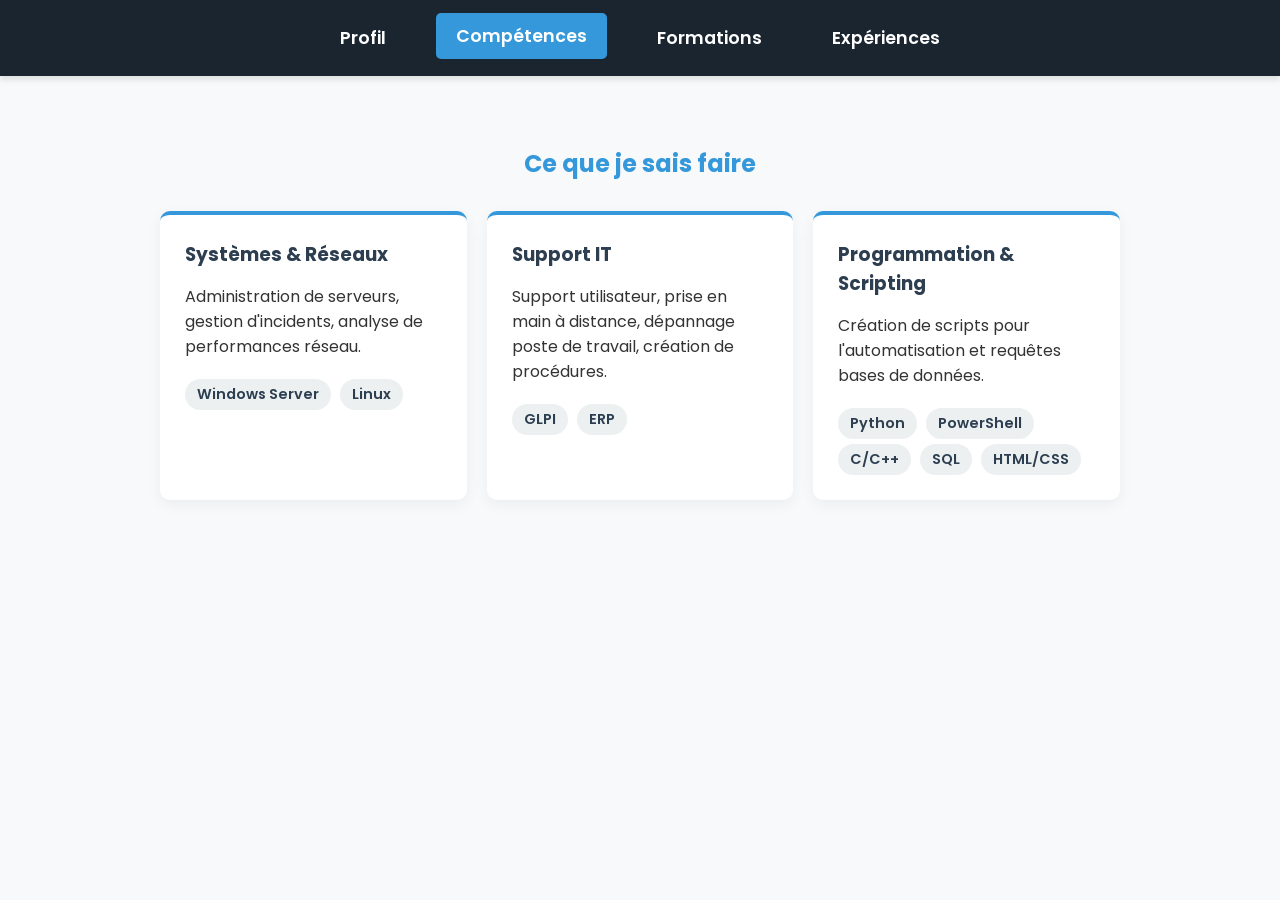
==== competences.html @ 517c284e "first commit" ====
<!DOCTYPE html>
<html lang="fr">
<head>
    <meta charset="UTF-8">
    <meta name="viewport" content="width=device-width, initial-scale=1.0">
    <title>Compétences - Maxime PASCAL</title>
    <link rel="stylesheet" href="style.css">
</head>
<body>

    <header>
        <nav>
            <a href="index.html">Profil</a>
            <a href="competences.html" class="active">Compétences</a>
            <a href="formations.html">Formations</a>
            <a href="experiences.html">Expériences</a>
        </nav>
    </header>

    <div class="container">
        <h2>Ce que je sais faire</h2>
        
        <div class="grid">
            <div class="card">
                <h3>Systèmes & Réseaux</h3>
                <p>Administration de serveurs, gestion d'incidents, analyse de performances réseau.</p>
                <div class="tags">
                    <span class="tag">Windows Server</span>
                    <span class="tag">Linux</span>
                </div>
            </div>

            <div class="card">
                <h3>Support IT</h3>
                <p>Support utilisateur, prise en main à distance, dépannage poste de travail, création de procédures.</p>
                <div class="tags">
                    <span class="tag">GLPI</span>
                    <span class="tag">ERP</span>
                </div>
            </div>

            <div class="card">
                <h3>Programmation & Scripting</h3>
                <p>Création de scripts pour l'automatisation et requêtes bases de données.</p>
                <div class="tags">
                    <span class="tag">Python</span>
                    <span class="tag">PowerShell</span>
                    <span class="tag">C/C++</span>
                    <span class="tag">SQL</span>
                    <span class="tag">HTML/CSS</span>
                </div>
            </div>
        </div>
    </div>

    <script src="script.js"></script>
</body>
</html>
---- style.css ----
/* Importation d'une police moderne */
@import url('https://fonts.googleapis.com/css2?family=Poppins:wght@300;400;600&display=swap');

* {
    margin: 0;
    padding: 0;
    box-sizing: border-box;
    font-family: 'Poppins', sans-serif;
}

body {
    background-color: #f8f9fa;
    color: #333;
}

/* Barre de navigation */
header {
    background-color: #1a252f;
    padding: 15px 0;
    position: sticky;
    top: 0;
    z-index: 1000;
    box-shadow: 0 4px 6px rgba(0,0,0,0.1);
}

nav {
    display: flex;
    justify-content: center;
    gap: 30px;
}

nav a {
    color: white;
    text-decoration: none;
    font-size: 1.1rem;
    font-weight: 600;
    padding: 10px 20px;
    border-radius: 5px;
    transition: background 0.3s ease, transform 0.2s;
}

nav a:hover, nav a.active {
    background-color: #3498db;
    transform: translateY(-2px);
}

/* Conteneur principal */
.container {
    max-width: 1000px;
    margin: 50px auto;
    padding: 20px;
    animation: fadeIn 0.8s ease-in-out;
}

/* Titres */
h1 {
    font-size: 2.5rem;
    color: #1a252f;
    margin-bottom: 10px;
    text-align: center;
}

h2 {
    color: #3498db;
    margin-bottom: 30px;
    text-align: center;
}

p.subtitle {
    text-align: center;
    font-size: 1.2rem;
    color: #7f8c8d;
    margin-bottom: 40px;
}

/* Grille pour les cartes (compétences, expériences...) */
.grid {
    display: grid;
    grid-template-columns: repeat(auto-fit, minmax(300px, 1fr));
    gap: 20px;
}

/* Style des cartes */
.card {
    background: white;
    padding: 25px;
    border-radius: 10px;
    box-shadow: 0 5px 15px rgba(0,0,0,0.05);
    border-top: 4px solid #3498db;
    transition: transform 0.3s, box-shadow 0.3s;
}

.card:hover {
    transform: translateY(-10px);
    box-shadow: 0 10px 25px rgba(0,0,0,0.15);
}

.card h3 {
    margin-bottom: 15px;
    color: #2c3e50;
}

/* Tags pour les technos */
.tags {
    margin-top: 15px;
}

.tag {
    display: inline-block;
    background: #ecf0f1;
    color: #2c3e50;
    padding: 5px 12px;
    border-radius: 20px;
    font-size: 0.9rem;
    margin: 5px 5px 0 0;
    font-weight: 600;
}

/* Animation d'apparition */
@keyframes fadeIn {
    from { opacity: 0; transform: translateY(20px); }
    to { opacity: 1; transform: translateY(0); }
}
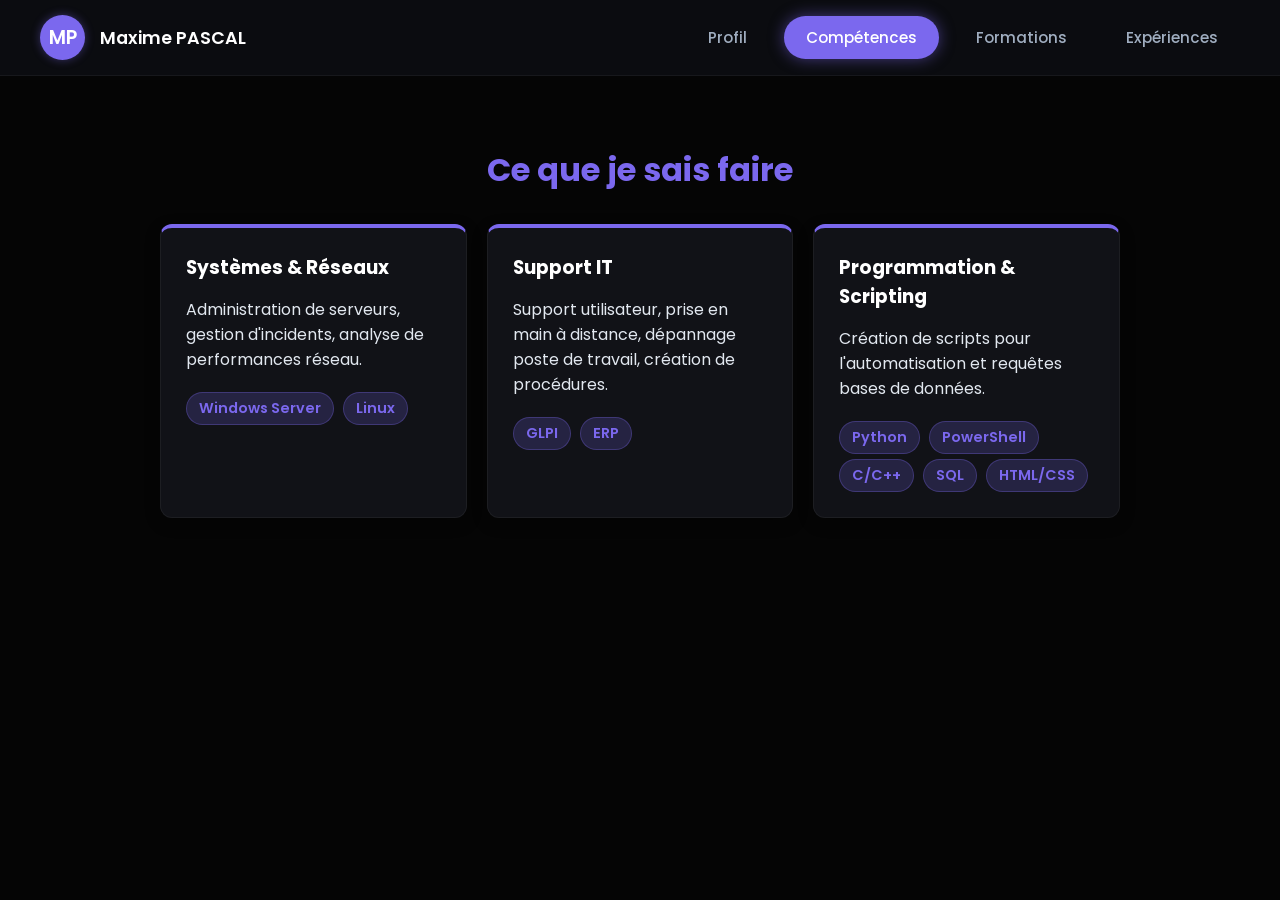
==== commit d96742d4: "V1.1" ====
--- a/competences.html
+++ b/competences.html
@@ -9,6 +9,17 @@
 <body>
 
     <header>
+        <div class="profile-section">
+            <div class="profile-badge">MP</div>
+            <span class="profile-name">Maxime PASCAL</span>
+            
+            <div class="profile-tooltip">
+                <p>BTS CIEL / Futur Bachelor Cybersécurité</p>
+                <p>19 ans</p>
+                <p>Permis B - Véhiculé</p>
+            </div>
+        </div>
+
         <nav>
             <a href="index.html">Profil</a>
             <a href="competences.html" class="active">Compétences</a>
@@ -53,6 +64,5 @@
         </div>
     </div>
 
-    <script src="script.js"></script>
 </body>
 </html>
--- a/style.css
+++ b/style.css
@@ -1,5 +1,4 @@
-/* Importation d'une police moderne */
-@import url('https://fonts.googleapis.com/css2?family=Poppins:wght@300;400;600&display=swap');
+@import url('https://fonts.googleapis.com/css2?family=Poppins:wght@300;400;500;600&display=swap');
 
 * {
     margin: 0;
@@ -8,43 +7,119 @@
     font-family: 'Poppins', sans-serif;
 }
 
+/* --- MODE SOMBRE GLOBAL --- */
 body {
-    background-color: #f8f9fa;
-    color: #333;
+    background-color: #050505; /* Fond noir profond */
+    color: #e2e8f0; /* Texte gris clair */
 }
 
-/* Barre de navigation */
+/* --- LE HEADER --- */
 header {
-    background-color: #1a252f;
-    padding: 15px 0;
+    background-color: #0b0c10;
+    padding: 15px 40px;
+    display: flex;
+    justify-content: space-between;
+    align-items: center;
     position: sticky;
     top: 0;
     z-index: 1000;
-    box-shadow: 0 4px 6px rgba(0,0,0,0.1);
+    border-bottom: 1px solid rgba(255, 255, 255, 0.05);
 }
 
+/* --- PROFIL (GAUCHE) --- */
+.profile-section {
+    display: flex;
+    align-items: center;
+    gap: 15px;
+    position: relative;
+    cursor: default;
+}
+
+/* Le cercle avec les initiales MP */
+.profile-badge {
+    width: 45px;
+    height: 45px;
+    border-radius: 50%;
+    background-color: #7B68EE; /* Violet/Bleu */
+    color: white;
+    display: flex;
+    align-items: center;
+    justify-content: center;
+    font-weight: 600;
+    font-size: 1.2rem;
+    box-shadow: 0 0 10px rgba(123, 104, 238, 0.4);
+    border: 2px solid transparent;
+    transition: all 0.3s ease;
+}
+
+.profile-name {
+    color: white;
+    font-weight: 600;
+    font-size: 1.1rem;
+}
+
+.profile-section:hover .profile-badge {
+    box-shadow: 0 0 20px rgba(123, 104, 238, 0.8);
+}
+
+/* --- BULLE D'INFO AU SURVOL --- */
+.profile-tooltip {
+    position: absolute;
+    top: 100%; 
+    left: 0;
+    margin-top: 15px;
+    background-color: #1a1b26;
+    color: #cbd5e1;
+    padding: 15px;
+    border-radius: 12px;
+    width: max-content;
+    box-shadow: 0 10px 25px rgba(0,0,0,0.8);
+    border: 1px solid rgba(255, 255, 255, 0.1);
+    
+    /* Animation gérée ici */
+    opacity: 0;
+    visibility: hidden;
+    transform: translateY(-15px);
+    transition: all 0.3s cubic-bezier(0.68, -0.55, 0.265, 1.55);
+    z-index: 1001;
+}
+
+.profile-tooltip p {
+    margin: 8px 0;
+    font-size: 0.9rem;
+}
+
+/* Fait apparaître la bulle quand la souris est sur la zone profil */
+.profile-section:hover .profile-tooltip {
+    opacity: 1;
+    visibility: visible;
+    transform: translateY(0);
+}
+
+/* --- MENU DE NAVIGATION (DROITE) --- */
 nav {
     display: flex;
-    justify-content: center;
-    gap: 30px;
+    gap: 15px;
 }
 
 nav a {
-    color: white;
+    background-color: transparent;
+    color: #a0aec0;
     text-decoration: none;
-    font-size: 1.1rem;
-    font-weight: 600;
-    padding: 10px 20px;
-    border-radius: 5px;
-    transition: background 0.3s ease, transform 0.2s;
+    font-size: 0.95rem;
+    font-weight: 500;
+    padding: 10px 22px;
+    border-radius: 30px;
+    transition: all 0.3s ease;
 }
 
 nav a:hover, nav a.active {
-    background-color: #3498db;
-    transform: translateY(-2px);
+    background-color: #7B68EE;
+    box-shadow: 0 0 15px rgba(123, 104, 238, 0.5);
+    color: white;
 }
 
-/* Conteneur principal */
+/* --- CONTENU DES PAGES (Cartes et textes) --- */
 .container {
     max-width: 1000px;
     margin: 50px auto;
@@ -52,71 +127,46 @@
     animation: fadeIn 0.8s ease-in-out;
 }
 
-/* Titres */
-h1 {
-    font-size: 2.5rem;
-    color: #1a252f;
-    margin-bottom: 10px;
-    text-align: center;
-}
+h1 { font-size: 2.5rem; color: #fff; margin-bottom: 10px; text-align: center; }
+h2 { color: #7B68EE; margin-bottom: 30px; text-align: center; font-size: 2rem; }
+p.subtitle { text-align: center; font-size: 1.2rem; color: #a0aec0; margin-bottom: 40px; }
 
-h2 {
-    color: #3498db;
-    margin-bottom: 30px;
-    text-align: center;
-}
-
-p.subtitle {
-    text-align: center;
-    font-size: 1.2rem;
-    color: #7f8c8d;
-    margin-bottom: 40px;
-}
-
-/* Grille pour les cartes (compétences, expériences...) */
 .grid {
     display: grid;
     grid-template-columns: repeat(auto-fit, minmax(300px, 1fr));
     gap: 20px;
 }
 
-/* Style des cartes */
 .card {
-    background: white;
+    background: #111217;
     padding: 25px;
-    border-radius: 10px;
-    box-shadow: 0 5px 15px rgba(0,0,0,0.05);
-    border-top: 4px solid #3498db;
+    border-radius: 12px;
+    box-shadow: 0 5px 15px rgba(0,0,0,0.3);
+    border: 1px solid rgba(255,255,255,0.05);
+    border-top: 4px solid #7B68EE;
     transition: transform 0.3s, box-shadow 0.3s;
 }
 
 .card:hover {
     transform: translateY(-10px);
-    box-shadow: 0 10px 25px rgba(0,0,0,0.15);
+    box-shadow: 0 10px 25px rgba(123, 104, 238, 0.2);
 }
 
-.card h3 {
-    margin-bottom: 15px;
-    color: #2c3e50;
-}
+.card h3 { margin-bottom: 15px; color: #fff; }
 
-/* Tags pour les technos */
-.tags {
-    margin-top: 15px;
-}
-
+.tags { margin-top: 15px; }
 .tag {
     display: inline-block;
-    background: #ecf0f1;
-    color: #2c3e50;
+    background: rgba(123, 104, 238, 0.2);
+    color: #7B68EE;
     padding: 5px 12px;
     border-radius: 20px;
     font-size: 0.9rem;
     margin: 5px 5px 0 0;
     font-weight: 600;
+    border: 1px solid rgba(123, 104, 238, 0.3);
 }
 
-/* Animation d'apparition */
 @keyframes fadeIn {
     from { opacity: 0; transform: translateY(20px); }
     to { opacity: 1; transform: translateY(0); }
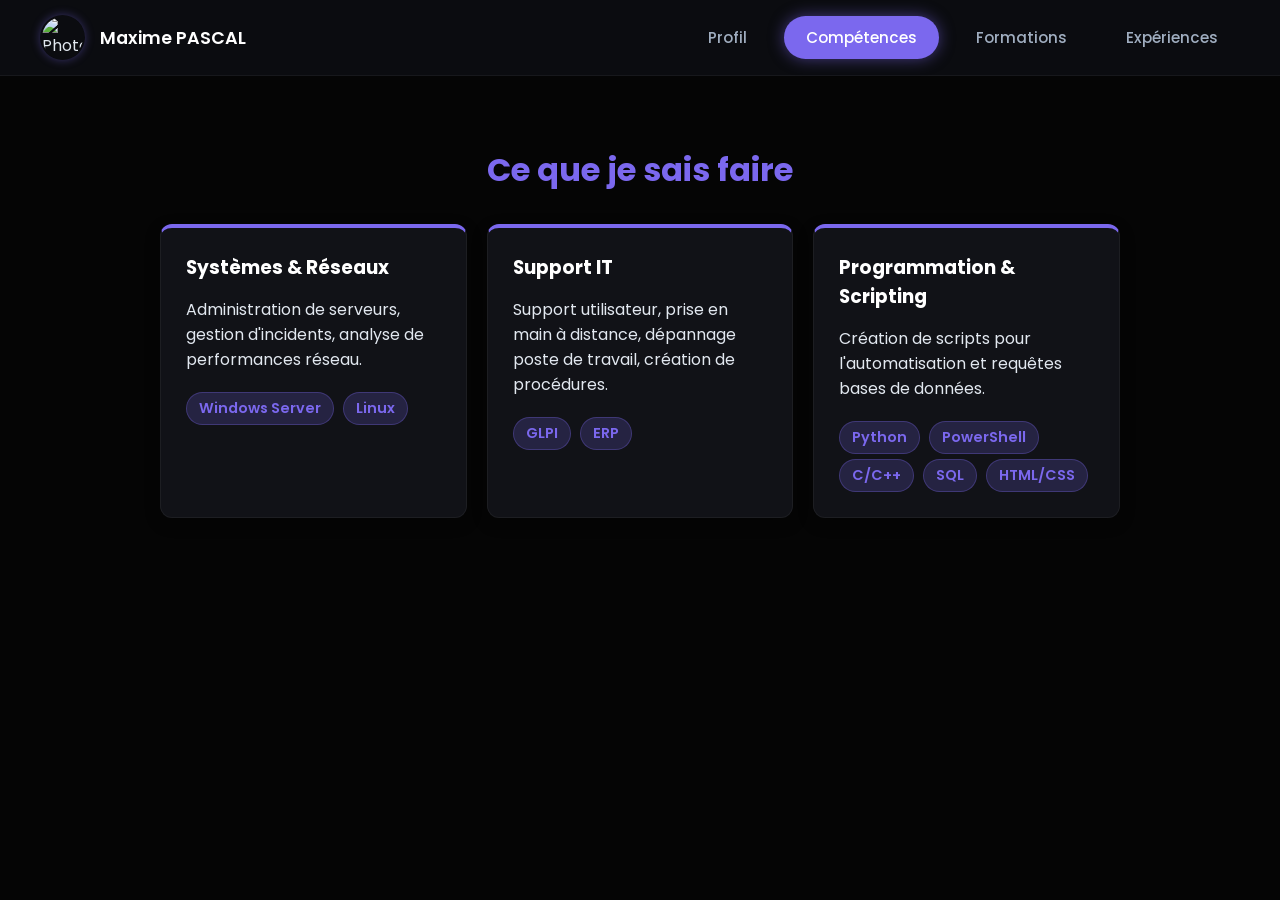
==== commit 518097fc: "V1.1.1" ====
--- a/competences.html
+++ b/competences.html
@@ -10,13 +10,13 @@
 
     <header>
         <div class="profile-section">
-            <div class="profile-badge">MP</div>
+            <img src="image\Photo_Pascal_maxime.JPEG" alt="Photo de Maxime PASCAL" class="profile-pic">
             <span class="profile-name">Maxime PASCAL</span>
             
             <div class="profile-tooltip">
-                <p>BTS CIEL / Futur Bachelor Cybersécurité</p>
-                <p>19 ans</p>
-                <p>Permis B - Véhiculé</p>
+                <p>🎓 BTS CIEL / Futur Bachelor Cybersécurité</p>
+                <p>🎂 19 ans</p>
+                <p>🚗 Permis B - Véhiculé</p>
             </div>
         </div>
 
--- a/style.css
+++ b/style.css
@@ -35,23 +35,21 @@
     cursor: default;
 }
 
-/* Le cercle avec les initiales MP */
-.profile-badge {
+/* --- La photo de profil circulaire --- */
+.profile-pic {
     width: 45px;
     height: 45px;
-    border-radius: 50%;
-    background-color: #7B68EE; /* Violet/Bleu */
-    color: white;
-    display: flex;
-    align-items: center;
-    justify-content: center;
-    font-weight: 600;
-    font-size: 1.2rem;
+    border-radius: 50%; /* C'est ça qui rend l'image parfaitement ronde */
+    object-fit: cover;  /* C'est ça qui recadre l'image sans l'écraser */
     box-shadow: 0 0 10px rgba(123, 104, 238, 0.4);
     border: 2px solid transparent;
     transition: all 0.3s ease;
 }
 
+.profile-section:hover .profile-pic {
+    box-shadow: 0 0 20px rgba(123, 104, 238, 0.8);
+    border-color: #7B68EE; /* Ajoute un petit contour violet au survol */
+}
 .profile-name {
     color: white;
     font-weight: 600;
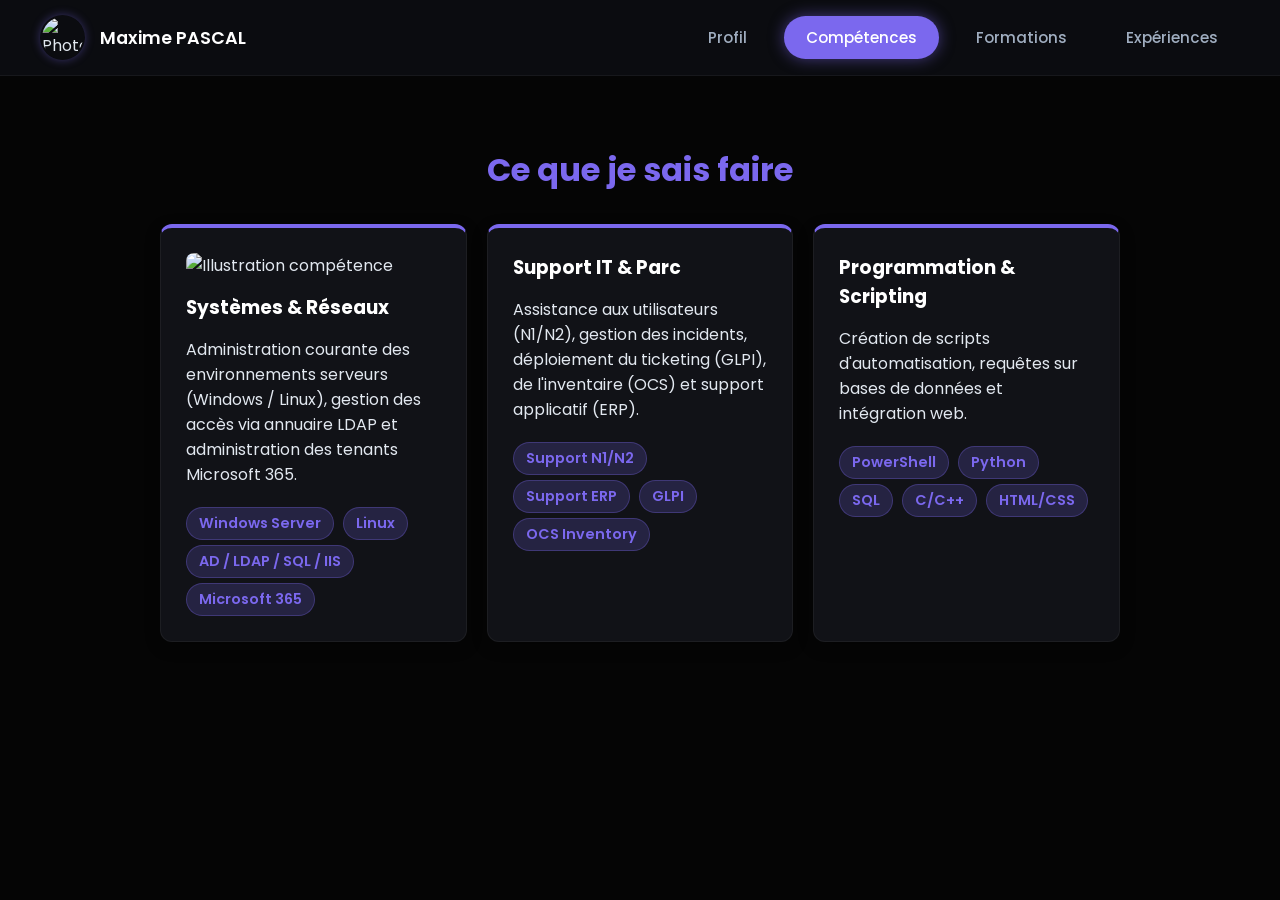
==== commit 0930b6b5: "V1.2" ====
--- a/competences.html
+++ b/competences.html
@@ -33,36 +33,40 @@
         
         <div class="grid">
             <div class="card">
+                <img src="ton-image.png" alt="Illustration compétence" class="card-img">
                 <h3>Systèmes & Réseaux</h3>
-                <p>Administration de serveurs, gestion d'incidents, analyse de performances réseau.</p>
+                <p>Administration courante des environnements serveurs (Windows / Linux), gestion des accès via annuaire LDAP et administration des tenants Microsoft 365.</p>
                 <div class="tags">
                     <span class="tag">Windows Server</span>
                     <span class="tag">Linux</span>
+                    <span class="tag">AD / LDAP / SQL / IIS </span>
+                    <span class="tag">Microsoft 365</span>
                 </div>
             </div>
 
             <div class="card">
-                <h3>Support IT</h3>
-                <p>Support utilisateur, prise en main à distance, dépannage poste de travail, création de procédures.</p>
+                <h3>Support IT & Parc</h3>
+                <p>Assistance aux utilisateurs (N1/N2), gestion des incidents, déploiement du ticketing (GLPI), de l'inventaire (OCS) et support applicatif (ERP).</p>
                 <div class="tags">
+                    <span class="tag">Support N1/N2</span>
+                    <span class="tag">Support ERP</span>
                     <span class="tag">GLPI</span>
-                    <span class="tag">ERP</span>
+                    <span class="tag">OCS Inventory</span>
                 </div>
             </div>
 
             <div class="card">
                 <h3>Programmation & Scripting</h3>
-                <p>Création de scripts pour l'automatisation et requêtes bases de données.</p>
+                <p>Création de scripts d'automatisation, requêtes sur bases de données et intégration web.</p>
                 <div class="tags">
+                    <span class="tag">PowerShell</span>
                     <span class="tag">Python</span>
-                    <span class="tag">PowerShell</span>
+                    <span class="tag">SQL</span>
                     <span class="tag">C/C++</span>
-                    <span class="tag">SQL</span>
                     <span class="tag">HTML/CSS</span>
                 </div>
             </div>
         </div>
-    </div>
 
 </body>
 </html>
--- a/style.css
+++ b/style.css
@@ -133,8 +133,17 @@
     display: grid;
     grid-template-columns: repeat(auto-fit, minmax(300px, 1fr));
     gap: 20px;
+    position: relative;
 }
 
+/* 🌟 L'astuce magique : masque les autres cartes quand l'une d'elles est survolée */
+.grid:has(.card:hover) .card:not(:hover) {
+    opacity: 0; /* Rend les autres cartes transparentes */
+    transform: scale(0.9); /* Les réduit légèrement pendant qu'elles disparaissent */
+    pointer-events: none; /* Empêche de les survoler par erreur pendant l'animation */
+}
+
+/* --- LES CARTES --- */
 .card {
     background: #111217;
     padding: 25px;
@@ -142,14 +151,26 @@
     box-shadow: 0 5px 15px rgba(0,0,0,0.3);
     border: 1px solid rgba(255,255,255,0.05);
     border-top: 4px solid #7B68EE;
-    transition: transform 0.3s, box-shadow 0.3s;
+    position: relative;
+    z-index: 1;
+    
+    /* On applique la transition sur tout (zoom, opacité, ombre) pour que ce soit fluide */
+    transition: all 0.4s cubic-bezier(0.25, 0.8, 0.25, 1);
 }
 
 .card:hover {
-    transform: translateY(-10px);
-    box-shadow: 0 10px 25px rgba(123, 104, 238, 0.2);
+    /* 🔍 C'est ici qu'on gère le gros zoom (1.3 = +30%) */
+    transform: scale(1.3); 
+    box-shadow: 0 30px 60px rgba(123, 104, 238, 0.5);
+    z-index: 100; /* Fait passer la carte par-dessus les autres */
 }
-
+.card-img {
+    width: 100%; /* L'image prend toute la largeur de la carte */
+    height: 150px; /* Tu peux ajuster cette hauteur */
+    object-fit: cover; /* Coupe l'image proprement si elle ne rentre pas */
+    border-radius: 8px; /* Bords légèrement arrondis */
+    margin-bottom: 15px; /* Espace avec le titre en dessous */
+}
 .card h3 { margin-bottom: 15px; color: #fff; }
 
 .tags { margin-top: 15px; }
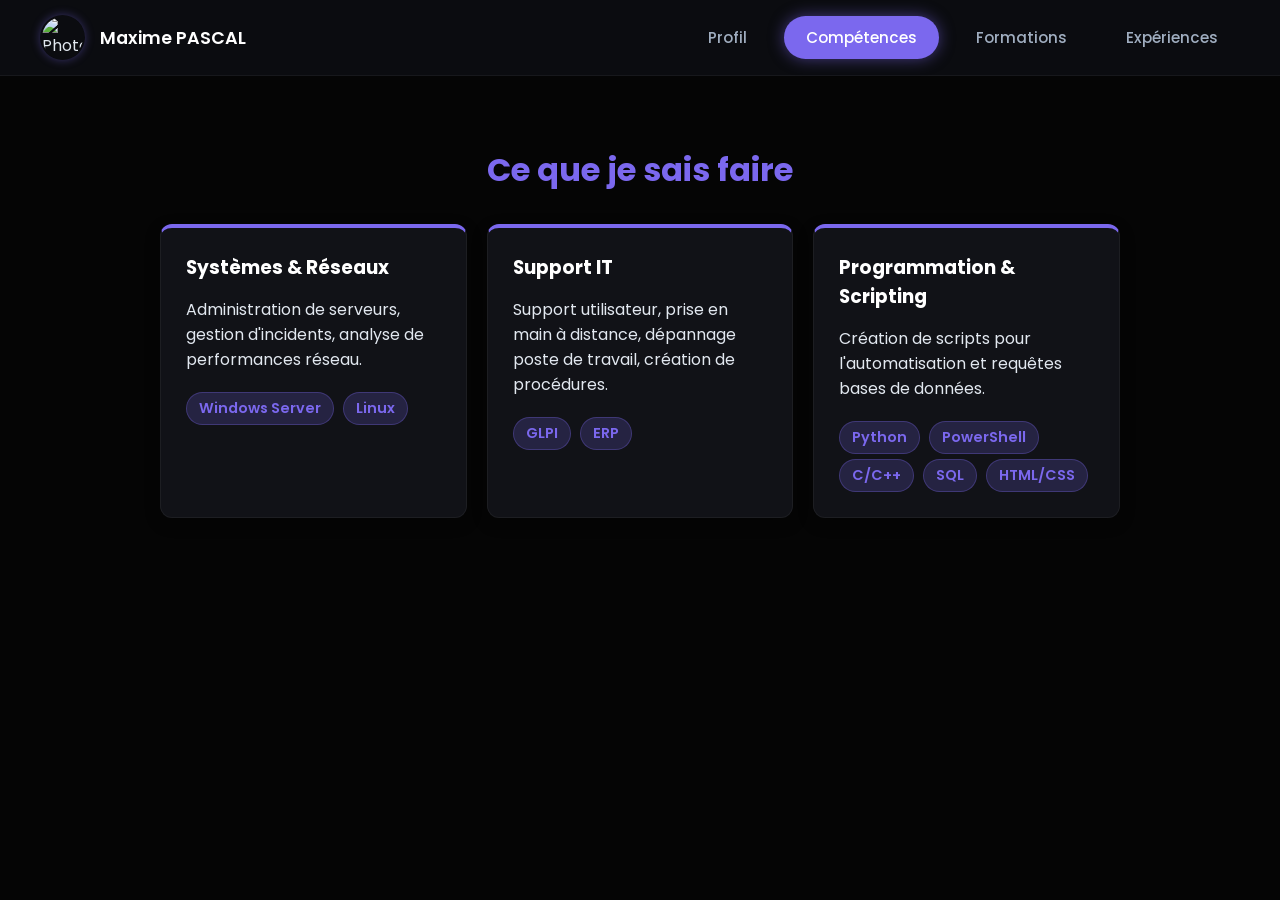
==== commit 01abc89d: "V1.2.1" ====
--- a/competences.html
+++ b/competences.html
@@ -14,9 +14,9 @@
             <span class="profile-name">Maxime PASCAL</span>
             
             <div class="profile-tooltip">
-                <p>🎓 BTS CIEL / Futur Bachelor Cybersécurité</p>
-                <p>🎂 19 ans</p>
-                <p>🚗 Permis B - Véhiculé</p>
+                <p>BTS CIEL / Futur Bachelor Cybersécurité</p>
+                <p>19 ans</p>
+                <p>Permis B - Véhiculé</p>
             </div>
         </div>
 
@@ -33,40 +33,36 @@
         
         <div class="grid">
             <div class="card">
-                <img src="ton-image.png" alt="Illustration compétence" class="card-img">
                 <h3>Systèmes & Réseaux</h3>
-                <p>Administration courante des environnements serveurs (Windows / Linux), gestion des accès via annuaire LDAP et administration des tenants Microsoft 365.</p>
+                <p>Administration de serveurs, gestion d'incidents, analyse de performances réseau.</p>
                 <div class="tags">
                     <span class="tag">Windows Server</span>
                     <span class="tag">Linux</span>
-                    <span class="tag">AD / LDAP / SQL / IIS </span>
-                    <span class="tag">Microsoft 365</span>
                 </div>
             </div>
 
             <div class="card">
-                <h3>Support IT & Parc</h3>
-                <p>Assistance aux utilisateurs (N1/N2), gestion des incidents, déploiement du ticketing (GLPI), de l'inventaire (OCS) et support applicatif (ERP).</p>
+                <h3>Support IT</h3>
+                <p>Support utilisateur, prise en main à distance, dépannage poste de travail, création de procédures.</p>
                 <div class="tags">
-                    <span class="tag">Support N1/N2</span>
-                    <span class="tag">Support ERP</span>
                     <span class="tag">GLPI</span>
-                    <span class="tag">OCS Inventory</span>
+                    <span class="tag">ERP</span>
                 </div>
             </div>
 
             <div class="card">
                 <h3>Programmation & Scripting</h3>
-                <p>Création de scripts d'automatisation, requêtes sur bases de données et intégration web.</p>
+                <p>Création de scripts pour l'automatisation et requêtes bases de données.</p>
                 <div class="tags">
+                    <span class="tag">Python</span>
                     <span class="tag">PowerShell</span>
-                    <span class="tag">Python</span>
+                    <span class="tag">C/C++</span>
                     <span class="tag">SQL</span>
-                    <span class="tag">C/C++</span>
                     <span class="tag">HTML/CSS</span>
                 </div>
             </div>
         </div>
+    </div>
 
 </body>
 </html>
--- a/style.css
+++ b/style.css
@@ -133,17 +133,8 @@
     display: grid;
     grid-template-columns: repeat(auto-fit, minmax(300px, 1fr));
     gap: 20px;
-    position: relative;
 }
 
-/* 🌟 L'astuce magique : masque les autres cartes quand l'une d'elles est survolée */
-.grid:has(.card:hover) .card:not(:hover) {
-    opacity: 0; /* Rend les autres cartes transparentes */
-    transform: scale(0.9); /* Les réduit légèrement pendant qu'elles disparaissent */
-    pointer-events: none; /* Empêche de les survoler par erreur pendant l'animation */
-}
-
-/* --- LES CARTES --- */
 .card {
     background: #111217;
     padding: 25px;
@@ -151,26 +142,14 @@
     box-shadow: 0 5px 15px rgba(0,0,0,0.3);
     border: 1px solid rgba(255,255,255,0.05);
     border-top: 4px solid #7B68EE;
-    position: relative;
-    z-index: 1;
-    
-    /* On applique la transition sur tout (zoom, opacité, ombre) pour que ce soit fluide */
-    transition: all 0.4s cubic-bezier(0.25, 0.8, 0.25, 1);
+    transition: transform 0.3s, box-shadow 0.3s;
 }
 
 .card:hover {
-    /* 🔍 C'est ici qu'on gère le gros zoom (1.3 = +30%) */
-    transform: scale(1.3); 
-    box-shadow: 0 30px 60px rgba(123, 104, 238, 0.5);
-    z-index: 100; /* Fait passer la carte par-dessus les autres */
+    transform: translateY(-10px);
+    box-shadow: 0 10px 25px rgba(123, 104, 238, 0.2);
 }
-.card-img {
-    width: 100%; /* L'image prend toute la largeur de la carte */
-    height: 150px; /* Tu peux ajuster cette hauteur */
-    object-fit: cover; /* Coupe l'image proprement si elle ne rentre pas */
-    border-radius: 8px; /* Bords légèrement arrondis */
-    margin-bottom: 15px; /* Espace avec le titre en dessous */
-}
+
 .card h3 { margin-bottom: 15px; color: #fff; }
 
 .tags { margin-top: 15px; }
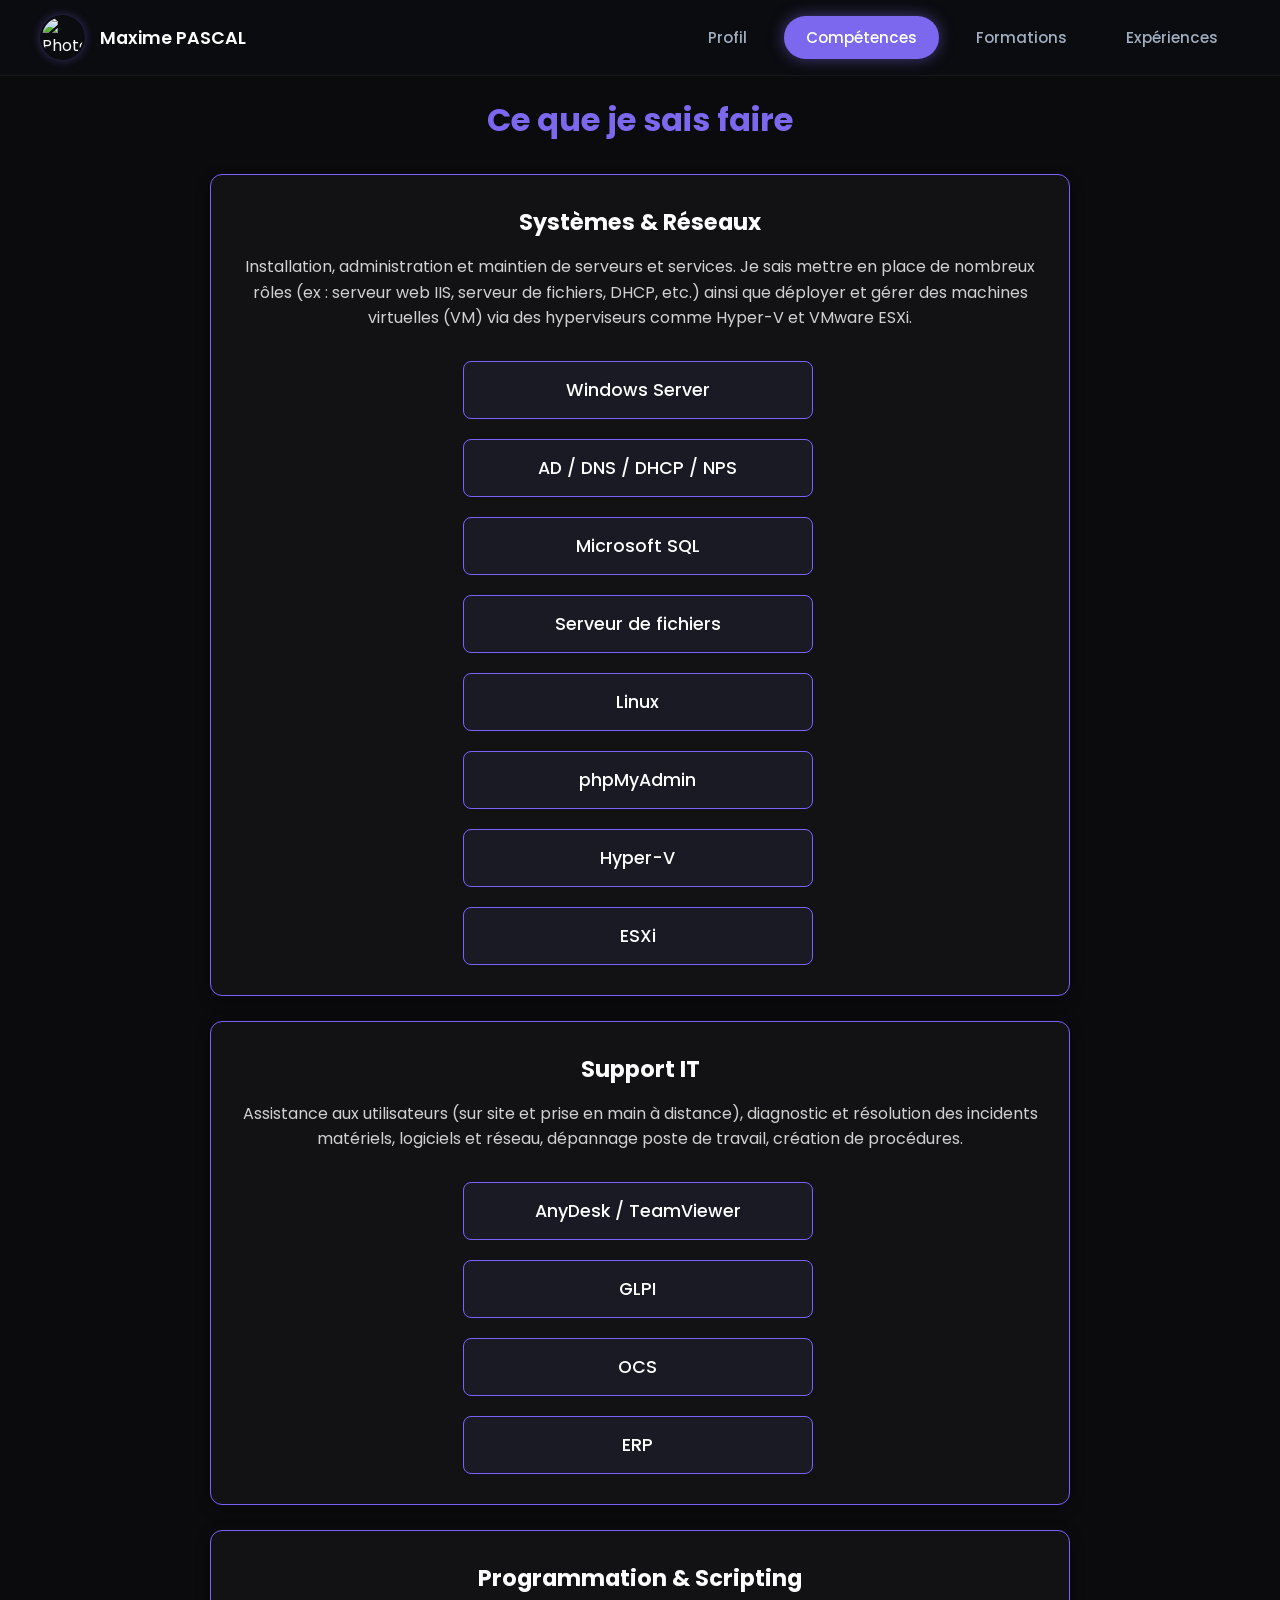
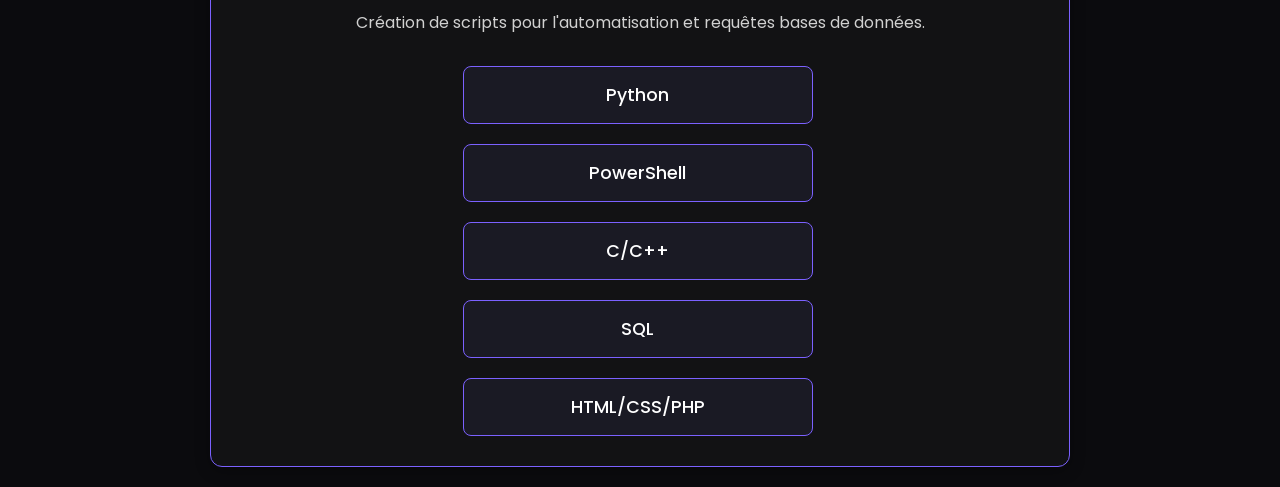
==== commit 0041701e: "MAJ Structure site portfolio" ====
--- a/competences.html
+++ b/competences.html
@@ -5,6 +5,88 @@
     <meta name="viewport" content="width=device-width, initial-scale=1.0">
     <title>Compétences - Maxime PASCAL</title>
     <link rel="stylesheet" href="style.css">
+    <style>
+        /* --- Styles basés sur la photo fournie (Thème sombre & Violet) --- */
+        
+        /* Force le fond sombre pour correspondre à l'image si ce n'est pas déjà dans style.css */
+        body {
+            background-color: #0b0b0e; /* Fond noir/gris très foncé */
+            color: #ffffff;
+        }
+
+        .container {
+            max-width: 900px;
+            margin: 0 auto;
+            padding: 20px;
+        }
+
+        .container h2 {
+            text-align: center;
+            margin-bottom: 30px;
+        }
+
+        .grid {
+            display: flex;
+            flex-direction: column;
+            gap: 25px; /* Espace entre les grands blocs */
+            align-items: center;
+        }
+
+        /* Style des blocs (Cards) inspiré de votre image */
+        .card {
+            background-color: #121214; /* Fond légèrement plus clair que le body */
+            border: 1px solid #7b61ff; /* Bordure violette comme sur la photo */
+            border-radius: 12px; /* Bords arrondis */
+            padding: 30px;
+            width: 100%;
+            text-align: center; /* Centre le texte principal */
+            box-shadow: 0 4px 15px rgba(0, 0, 0, 0.3);
+        }
+
+        .card h3 {
+            color: #ffffff;
+            font-size: 1.4em;
+            margin-bottom: 15px;
+        }
+
+        .card p {
+            color: #d1d1d1; /* Texte gris clair pour une bonne lisibilité */
+            line-height: 1.6;
+            margin-bottom: 25px;
+        }
+
+        /* --- Disposition des briques de compétences (Tags) --- */
+        .tags {
+            display: flex;
+            flex-direction: column; /* Aligne les briques à la verticale */
+            align-items: center; /* Centre les briques horizontalement */
+            gap: 15px; /* Espacement entre chaque brique pour la lisibilité */
+        }
+
+        .tag {
+            display: flex;
+            justify-content: center;
+            align-items: center;
+            width: 100%; 
+            max-width: 350px; /* Largeur max pour que ça ressemble à un joli bouton */
+            padding: 15px 20px;
+            background-color: #1a1a24; /* Fond sombre avec une très légère teinte violette */
+            border: 1px solid #7b61ff; /* Bordure violette */
+            border-radius: 8px; /* Bords arrondis comme sur la photo */
+            color: #ffffff;
+            text-align: center; /* Centre le texte dans la brique */
+            font-weight: 500;
+            font-size: 1.1em;
+            transition: all 0.3s ease; /* Animation fluide au survol */
+        }
+
+        /* Effet esthétique au survol de la souris */
+        .tag:hover {
+            background-color: #7b61ff; /* Devient violet plein au survol */
+            color: #ffffff;
+            cursor: default;
+        }
+    </style>
 </head>
 <body>
 
@@ -34,18 +116,26 @@
         <div class="grid">
             <div class="card">
                 <h3>Systèmes & Réseaux</h3>
-                <p>Administration de serveurs, gestion d'incidents, analyse de performances réseau.</p>
+                <p>Installation, administration et maintien de serveurs et services. Je sais mettre en place de nombreux rôles (ex : serveur web IIS, serveur de fichiers, DHCP, etc.) ainsi que déployer et gérer des machines virtuelles (VM) via des hyperviseurs comme Hyper-V et VMware ESXi.</p>
                 <div class="tags">
                     <span class="tag">Windows Server</span>
+                    <span class="tag">AD / DNS / DHCP / NPS</span>
+                    <span class="tag">Microsoft SQL</span>
+                    <span class="tag">Serveur de fichiers</span>
                     <span class="tag">Linux</span>
+                    <span class="tag">phpMyAdmin</span>
+                    <span class="tag">Hyper-V</span>
+                    <span class="tag">ESXi</span>
                 </div>
             </div>
 
             <div class="card">
                 <h3>Support IT</h3>
-                <p>Support utilisateur, prise en main à distance, dépannage poste de travail, création de procédures.</p>
+                <p>Assistance aux utilisateurs (sur site et prise en main à distance), diagnostic et résolution des incidents matériels, logiciels et réseau, dépannage poste de travail, création de procédures.</p>
                 <div class="tags">
+                    <span class="tag">AnyDesk / TeamViewer</span>
                     <span class="tag">GLPI</span>
+                    <span class="tag">OCS</span>
                     <span class="tag">ERP</span>
                 </div>
             </div>
@@ -58,7 +148,7 @@
                     <span class="tag">PowerShell</span>
                     <span class="tag">C/C++</span>
                     <span class="tag">SQL</span>
-                    <span class="tag">HTML/CSS</span>
+                    <span class="tag">HTML/CSS/PHP</span>
                 </div>
             </div>
         </div>
